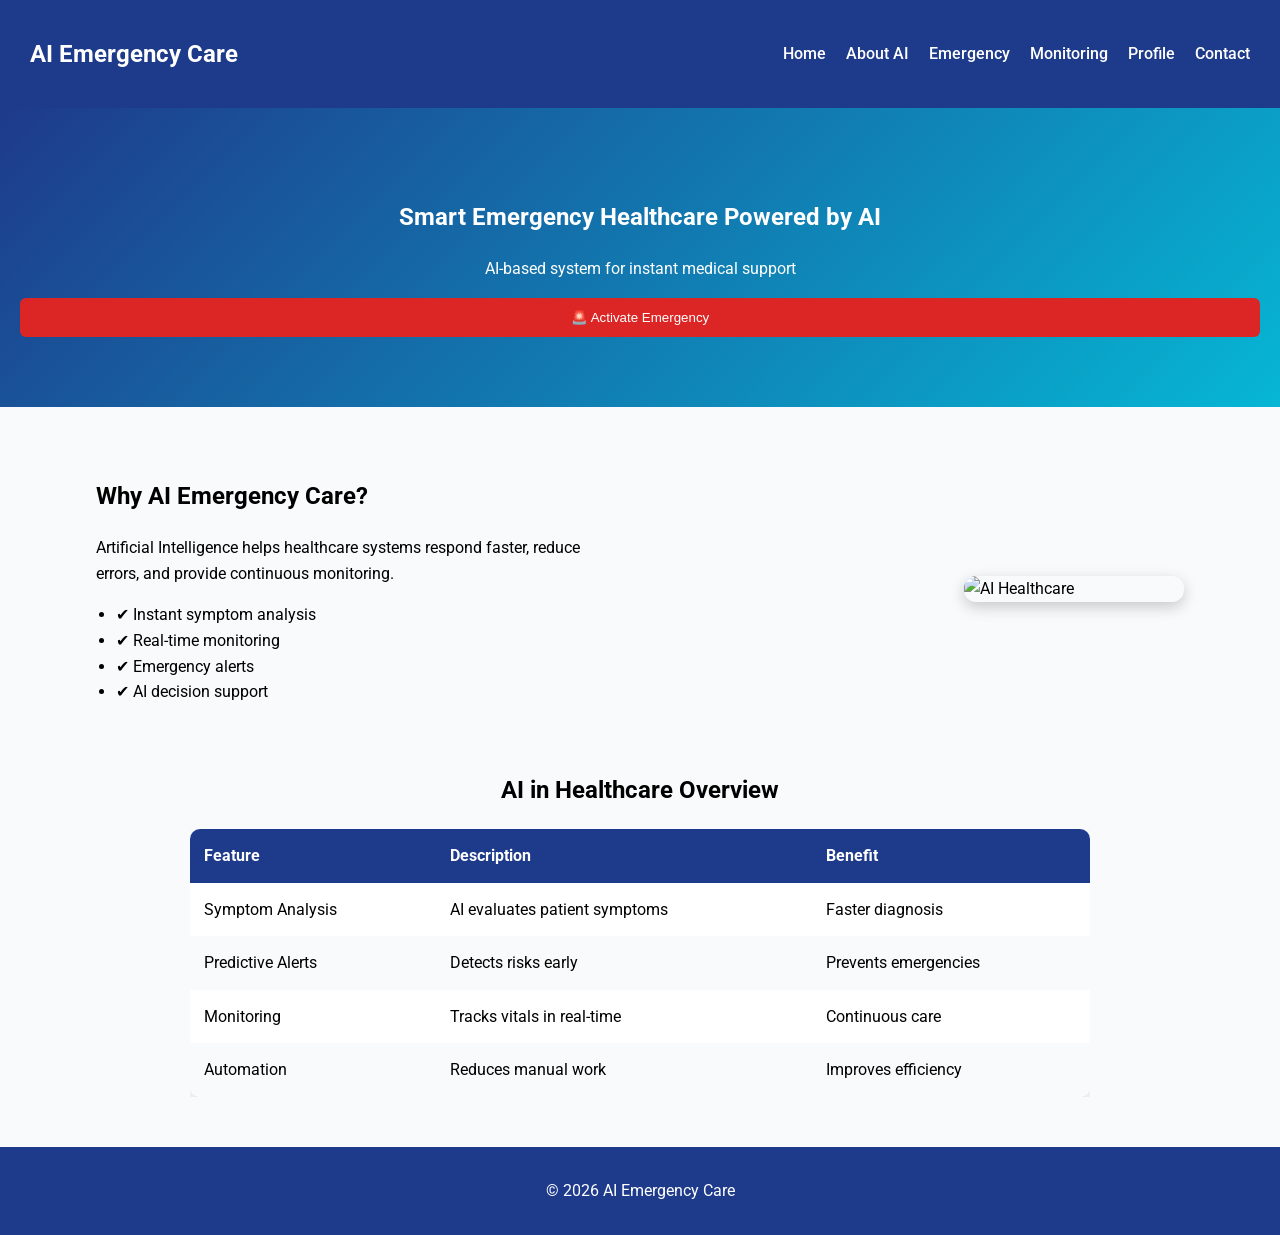
==== index.html @ 3c012519 "Add files via upload" ====
<!DOCTYPE html>
<html lang="en">
<head>
<meta charset="UTF-8">
<meta name="viewport" content="width=device-width, initial-scale=1.0">
<title>AI Emergency Care</title>
<link rel="stylesheet" href="style.css">
</head>

<body>

<nav>
    <h1>AI Emergency Care</h1>
    <ul>
        <li><a href="index.html">Home</a></li>
        <li><a href="about.html">About AI</a></li>
        <li><a href="emergency.html">Emergency</a></li>
        <li><a href="monitor.html">Monitoring</a></li>
        <li><a href="profile.html">Profile</a></li>
        <li><a href="contact.html">Contact</a></li>
    </ul>
</nav>

<header class="hero">
    <h2>Smart Emergency Healthcare Powered by AI</h2>
    <p>AI-based system for instant medical support</p>
    <button id="emergencyBtn">🚨 Activate Emergency</button>
</header>

<!-- IMAGE + TEXT SIDE BY SIDE -->
<section class="split-section">

    <div class="split-text">
        <h2>Why AI Emergency Care?</h2>
        <p>
            Artificial Intelligence helps healthcare systems respond faster,
            reduce errors, and provide continuous monitoring.
        </p>

        <ul>
            <li>✔ Instant symptom analysis</li>
            <li>✔ Real-time monitoring</li>
            <li>✔ Emergency alerts</li>
            <li>✔ AI decision support</li>
        </ul>
    </div>

    <div class="split-image">
        <img src="images/ai.jpg" alt="AI Healthcare">
    </div>

</section>

<!-- TABLE -->
<section class="table-section">
    <h2>AI in Healthcare Overview</h2>

    <div class="table-container">
        <table>
            <thead>
                <tr>
                    <th>Feature</th>
                    <th>Description</th>
                    <th>Benefit</th>
                </tr>
            </thead>

            <tbody>
                <tr>
                    <td>Symptom Analysis</td>
                    <td>AI evaluates patient symptoms</td>
                    <td>Faster diagnosis</td>
                </tr>

                <tr>
                    <td>Predictive Alerts</td>
                    <td>Detects risks early</td>
                    <td>Prevents emergencies</td>
                </tr>

                <tr>
                    <td>Monitoring</td>
                    <td>Tracks vitals in real-time</td>
                    <td>Continuous care</td>
                </tr>

                <tr>
                    <td>Automation</td>
                    <td>Reduces manual work</td>
                    <td>Improves efficiency</td>
                </tr>
            </tbody>
        </table>
    </div>
</section>

<footer>
    <p>© 2026 AI Emergency Care</p>
</footer>

<script src="script.js"></script>
<script>
document.getElementById("emergencyBtn").onclick = () => {
    alert("🚨 Emergency Activated!");
};
</script>

</body>
</html>
---- style.css ----
/* GOOGLE FONT */
@import url('https://fonts.googleapis.com/css2?family=Roboto:wght@300;400;700&display=swap');

/* ================= GLOBAL ================= */
body {
    font-family: 'Roboto', sans-serif;
    margin: 0;
    background: #F9FAFB;
    line-height: 1.6;
}

/* ================= NAVBAR ================= */
nav {
    background: #1E3A8A;
    color: white;
    display: flex;
    justify-content: space-between;
    align-items: center;
    padding: 15px 30px;
}

nav ul {
    list-style: none;
    display: flex;
    gap: 20px;
    margin: 0;
    padding: 0;
}

nav a {
    color: white;
    text-decoration: none;
    font-weight: 500;
    transition: 0.3s;
}

nav a:hover {
    opacity: 0.8;
}

/* ================= HERO ================= */
.hero {
    text-align: center;
    padding: 70px 20px;
    color: white;
    background: linear-gradient(135deg, #1E3A8A, #06B6D4);
}

/* ================= SPLIT SECTION ================= */
.split-section {
    display: flex;
    align-items: center;
    justify-content: space-between;
    gap: 50px;
    width: 85%;
    margin: 50px auto;
}

.split-text {
    flex: 1;
}

.split-text ul {
    padding-left: 20px;
}

.split-image {
    flex: 1;
    display: flex;
    justify-content: flex-end;
}

.split-image img {
    width: 100%;
    max-width: 220px;
    height: auto;
    border-radius: 12px;
    box-shadow: 0 5px 15px rgba(0,0,0,0.2);
}

/* ================= IMAGE SECTION ================= */
.image-section {
    text-align: center;
    margin: 30px 0;
}

.image-section img {
    width: 100%;
    max-width: 420px;
    height: auto;
    border-radius: 12px;
    box-shadow: 0 5px 12px rgba(0,0,0,0.2);
}

/* ================= INFO ================= */
.info {
    width: 85%;
    margin: auto;
    padding: 20px;
}

/* ================= TABLE ================= */
.table-section {
    width: 85%;
    margin: 50px auto;
    text-align: center;
}

.table-container {
    max-width: 900px;
    margin: auto;
    overflow-x: auto;
}

table {
    width: 100%;
    border-collapse: collapse;
    background: white;
    border-radius: 10px;
    overflow: hidden;
    box-shadow: 0 5px 12px rgba(0,0,0,0.1);
}

thead {
    background: #1E3A8A;
    color: white;
}

th, td {
    padding: 14px;
    text-align: left;
}

tbody tr:nth-child(even) {
    background: #f9fafb;
}

tbody tr:hover {
    background: #e0f2fe;
}

/* ================= CARDS ================= */
.cards {
    width: 85%;
    margin: 30px auto;
    display: flex;
    gap: 20px;
}

.card {
    flex: 1;
    background: white;
    padding: 20px;
    border-radius: 12px;
    box-shadow: 0 5px 15px rgba(0,0,0,0.1);
    transition: 0.3s;
}

.card:hover {
    transform: translateY(-5px);
}

/* ================= CONTACT PAGE FIX ================= */
.container {
    width: 85%;
    margin: 40px auto;
    display: flex;
    justify-content: center;
}

.container .card {
    width: 100%;
    max-width: 600px;
}

/* ================= FORM ================= */
form {
    display: flex;
    flex-direction: column;
}

form label {
    margin-top: 10px;
    font-weight: 500;
    color: #1E3A8A;
}

form input,
form textarea {
    width: 100%;
    padding: 12px;
    border-radius: 6px;
    border: 1px solid #ccc;
    margin-bottom: 10px;
    font-family: inherit;
    transition: 0.3s;
}

form input:focus,
form textarea:focus {
    outline: none;
    border-color: #06B6D4;
    box-shadow: 0 0 5px rgba(6, 182, 212, 0.4);
}

form textarea {
    min-height: 120px;
    resize: vertical;
}

/* ================= BUTTON ================= */
button {
    background: #DC2626;
    color: white;
    padding: 12px;
    border-radius: 6px;
    border: none;
    cursor: pointer;
    transition: 0.3s;
    width: 100%;
}

button:hover {
    background: #b91c1c;
}

/* ================= STATUS ================= */
.status {
    padding: 15px;
    border-radius: 8px;
    color: white;
    font-weight: bold;
}

.good {
    background: #16A34A;
}

.warning {
    background: #DC2626;
}

/* ================= IMAGE ROW ================= */
.image-row {
    display: flex;
    justify-content: center;
    gap: 20px;
    padding: 20px;
    flex-wrap: wrap;
    margin-top: 20px;
}

.image-row img {
    width: 230px;
    height: 150px;
    object-fit: cover;
    border-radius: 12px;
    box-shadow: 0 5px 12px rgba(0,0,0,0.2);
    transition: 0.3s;
}

.image-row img:hover {
    transform: scale(1.05);
}

/* ================= RESPONSE ================= */
#response {
    margin-top: 10px;
    font-weight: bold;
}

/* ================= FOOTER ================= */
footer {
    text-align: center;
    background: #1E3A8A;
    color: white;
    padding: 15px;
    margin-top: 40px;
}

/* ================= RESPONSIVE ================= */
@media (max-width: 768px) {

    .split-section {
        flex-direction: column;
        text-align: center;
    }

    .split-image {
        justify-content: center;
        margin-top: 20px;
    }

    .cards {
        flex-direction: column;
    }

    .container {
        width: 90%;
    }

    .container .card {
        padding: 15px;
    }

    .image-row img {
        width: 90%;
        height: auto;
    }

    .image-section img {
        max-width: 90%;
    }
}
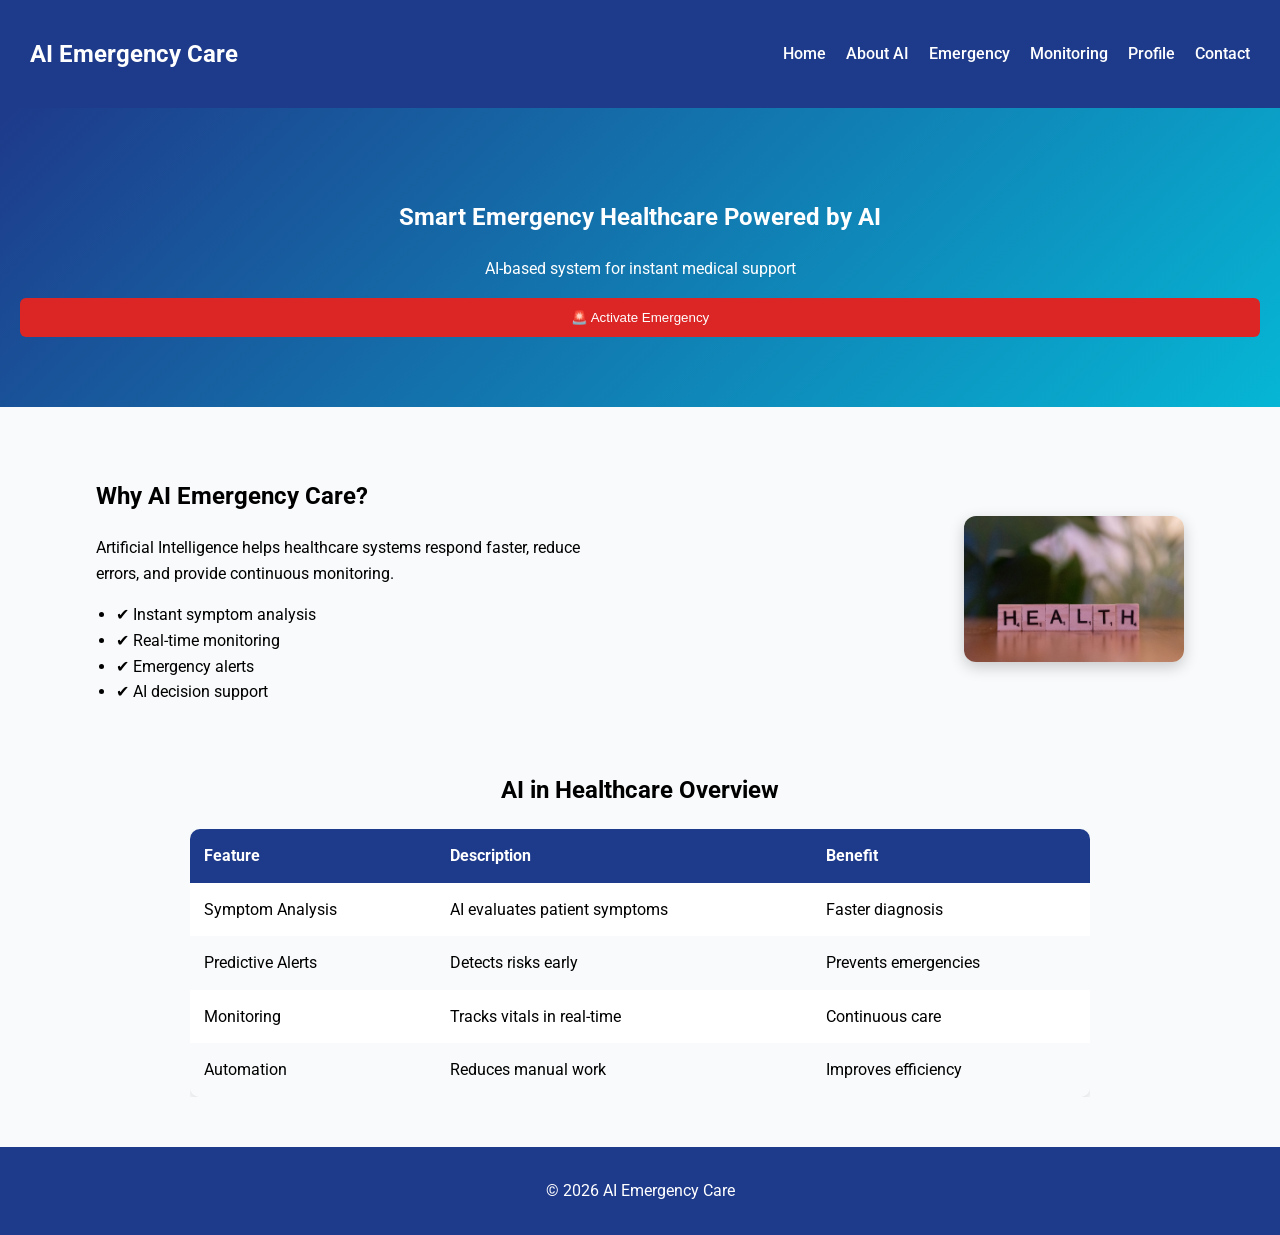
==== commit 30123f7a: "Fix HTML encoding issues in index.html" ====
--- a/index.html
+++ b/index.html
@@ -46,7 +46,7 @@
     </div>
 
     <div class="split-image">
-        <img src="images/ai.jpg" alt="AI Healthcare">
+        <img src="ai.jpg" alt="AI Healthcare">
     </div>
 
 </section>
@@ -106,4 +106,4 @@
 </script>
 
 </body>
-</html>+</html>
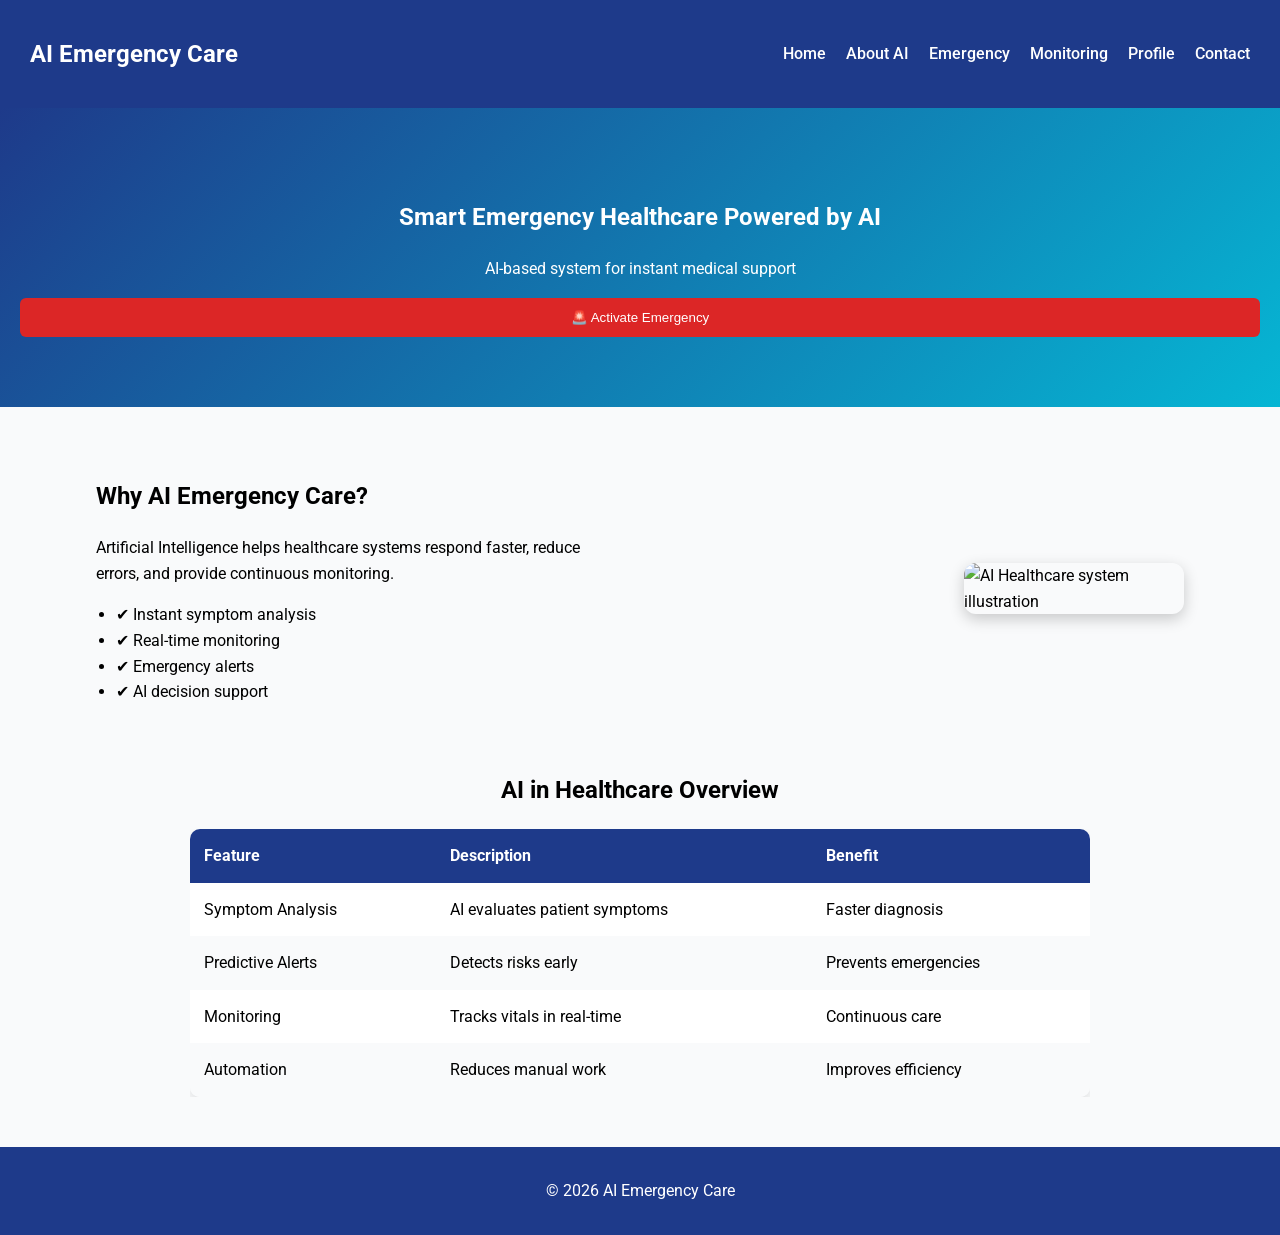
==== commit 20874437: "Refactor index.html for better semantics and functionality Updated HTML structure and improved butto" ====
--- a/index.html
+++ b/index.html
@@ -9,6 +9,7 @@
 
 <body>
 
+<!-- ================= NAVIGATION ================= -->
 <nav>
     <h1>AI Emergency Care</h1>
     <ul>
@@ -21,13 +22,18 @@
     </ul>
 </nav>
 
+<!-- ================= HERO ================= -->
 <header class="hero">
     <h2>Smart Emergency Healthcare Powered by AI</h2>
     <p>AI-based system for instant medical support</p>
-    <button id="emergencyBtn">🚨 Activate Emergency</button>
+
+    <!-- ✅ FIXED BUTTON -->
+    <button onclick="activateEmergency()" aria-label="Activate emergency alert">
+        🚨 Activate Emergency
+    </button>
 </header>
 
-<!-- IMAGE + TEXT SIDE BY SIDE -->
+<!-- ================= SPLIT SECTION ================= -->
 <section class="split-section">
 
     <div class="split-text">
@@ -46,12 +52,12 @@
     </div>
 
     <div class="split-image">
-        <img src="ai.jpg" alt="AI Healthcare">
+        <img src="images/ai.jpg" alt="AI Healthcare system illustration">
     </div>
 
 </section>
 
-<!-- TABLE -->
+<!-- ================= TABLE ================= -->
 <section class="table-section">
     <h2>AI in Healthcare Overview</h2>
 
@@ -94,16 +100,13 @@
     </div>
 </section>
 
+<!-- ================= FOOTER ================= -->
 <footer>
     <p>© 2026 AI Emergency Care</p>
 </footer>
 
+<!-- ================= SCRIPTS ================= -->
 <script src="script.js"></script>
-<script>
-document.getElementById("emergencyBtn").onclick = () => {
-    alert("🚨 Emergency Activated!");
-};
-</script>
 
 </body>
 </html>
